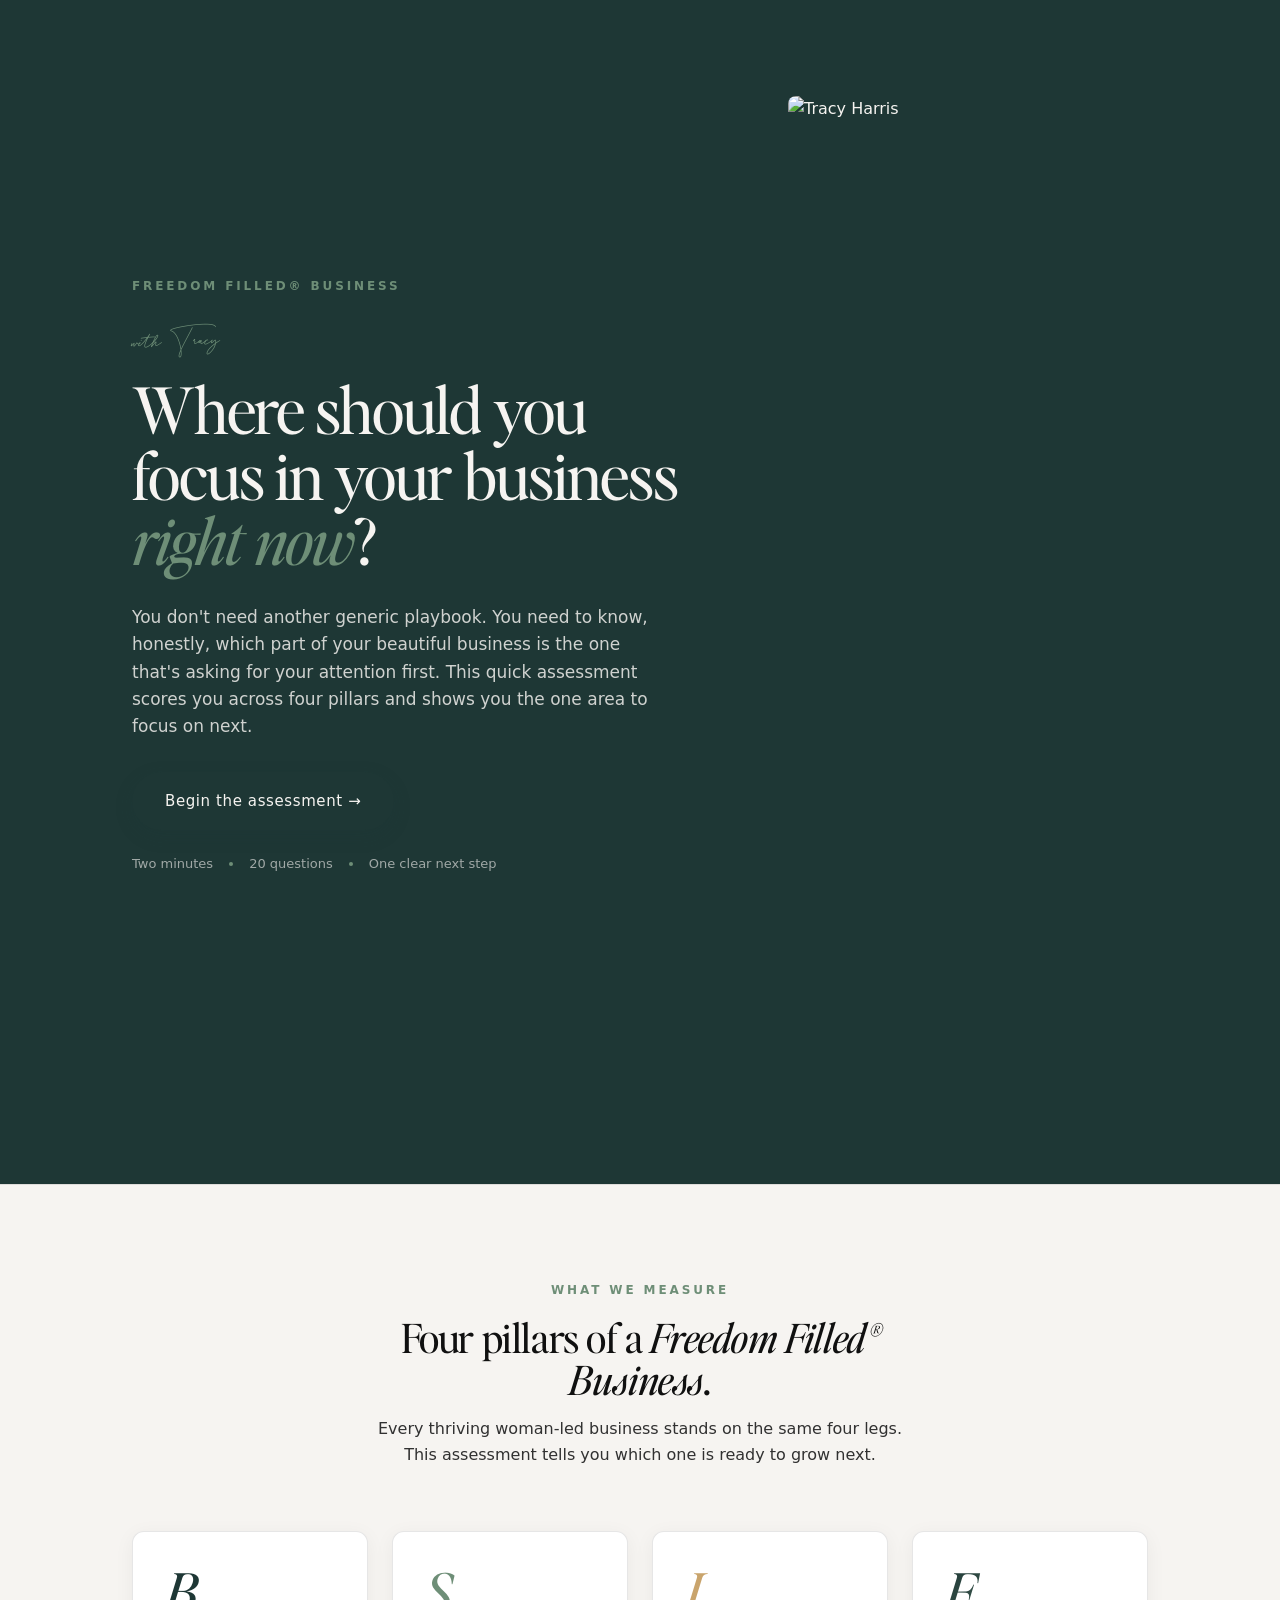
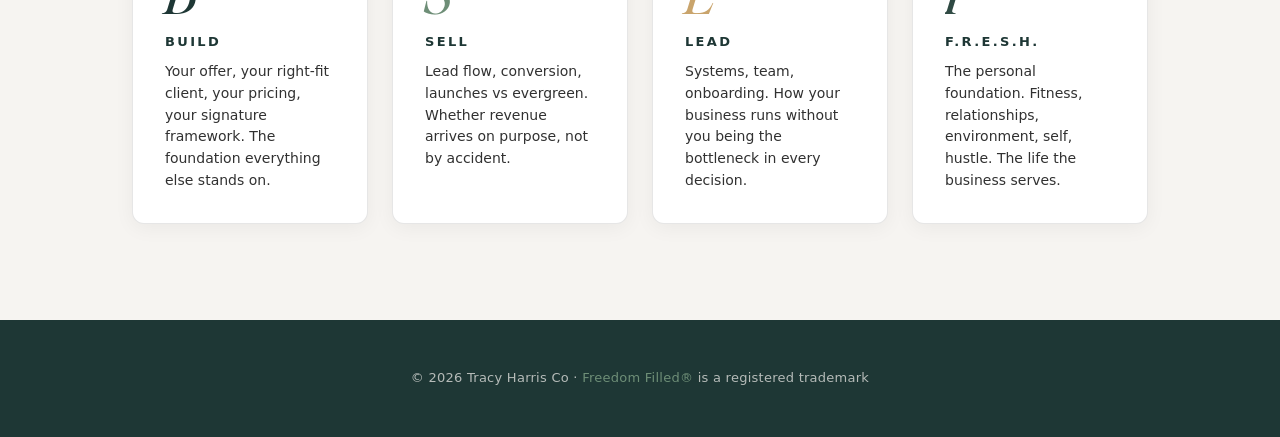
==== index.html @ a1b1fa0c "feat: FFB Quiz v3 — rebuilt on brand-kit design system Complete rebuild on the latest Tracy Harris C" ====
<!DOCTYPE html>
<html lang="en">
<head>
  <meta charset="UTF-8" />
  <meta name="viewport" content="width=device-width, initial-scale=1" />
  <title>Business Focus Assessment · Tracy Harris Co</title>
  <meta name="description" content="A two-minute assessment. Find the one area of your business that needs your attention first." />
  <meta property="og:title" content="Where should you focus in your business right now? · Tracy Harris Co" />
  <meta property="og:description" content="Two minutes. 20 questions. One clear next step for your Freedom Filled business." />
  <meta property="og:type" content="website" />
  <meta property="og:image" content="https://static.showit.co/800/aHJ_7e00RV-MrsdMdJddaQ/173187/th-pb-2024-outfit1-25.jpg" />
  <meta name="twitter:card" content="summary_large_image" />
  <meta name="theme-color" content="#1e3735" />
  <link rel="preconnect" href="https://fonts.googleapis.com" />
  <link rel="preconnect" href="https://fonts.gstatic.com" crossorigin />
  <link rel="preload" as="font" type="font/woff2" href="./assets/fonts/editors-note-regular.woff2" crossorigin />
  <link rel="preload" as="font" type="font/woff2" href="./assets/fonts/editors-note-italic.woff2" crossorigin />
  <link rel="stylesheet" href="styles.css" />
  <link rel="icon" href="data:image/svg+xml,<svg xmlns='http://www.w3.org/2000/svg' viewBox='0 0 100 100'><text y='.92em' font-family='Georgia' font-size='92' fill='%231e3735'>t</text><circle cx='64' cy='88' r='6' fill='%236e8e77'/></svg>" />
</head>
<body data-brand="ffb">

  <!-- HERO -->
  <section class="hero" aria-labelledby="hero-headline">
    <div class="hero__inner">
      <div>
        <p class="hero__eyebrow">Freedom Filled® Business</p>
        <p class="hero__script">with Tracy</p>
        <h1 id="hero-headline" class="hero__headline">
          Where should you focus in your business <em>right now</em>?
        </h1>
        <p class="hero__sub">
          You don't need another generic playbook. You need to know, honestly, which part of your beautiful business is the one that's asking for your attention first. This quick assessment scores you across four pillars and shows you the one area to focus on next.
        </p>
        <a href="quiz.html" class="btn btn--primary" aria-label="Begin the business focus assessment">
          Begin the assessment →
        </a>
        <div class="hero__meta" aria-hidden="true">
          <span>Two minutes</span>
          <span class="hero__meta-dot"></span>
          <span>20 questions</span>
          <span class="hero__meta-dot"></span>
          <span>One clear next step</span>
        </div>
      </div>
      <img
        src="https://static.showit.co/800/aHJ_7e00RV-MrsdMdJddaQ/173187/th-pb-2024-outfit1-25.jpg"
        alt="Tracy Harris"
        class="hero__photo"
        loading="eager"
        width="720" height="960"
      />
    </div>
  </section>

  <!-- PILLARS -->
  <section class="pillars" aria-labelledby="pillars-title">
    <div class="pillars__head">
      <p class="eyebrow">What we measure</p>
      <h2 id="pillars-title" class="pillars__title">Four pillars of a <em>Freedom Filled® Business</em>.</h2>
      <p class="pillars__sub">
        Every thriving woman-led business stands on the same four legs. This assessment tells you which one is ready to grow next.
      </p>
    </div>
    <div class="pillars__grid">
      <article class="pillar-card" data-pillar="Build">
        <p class="pillar-card__letter">B</p>
        <p class="pillar-card__name">Build</p>
        <p class="pillar-card__desc">Your offer, your right-fit client, your pricing, your signature framework. The foundation everything else stands on.</p>
      </article>
      <article class="pillar-card" data-pillar="Sell">
        <p class="pillar-card__letter">S</p>
        <p class="pillar-card__name">Sell</p>
        <p class="pillar-card__desc">Lead flow, conversion, launches vs evergreen. Whether revenue arrives on purpose, not by accident.</p>
      </article>
      <article class="pillar-card" data-pillar="Lead">
        <p class="pillar-card__letter">L</p>
        <p class="pillar-card__name">Lead</p>
        <p class="pillar-card__desc">Systems, team, onboarding. How your business runs without you being the bottleneck in every decision.</p>
      </article>
      <article class="pillar-card" data-pillar="Fresh">
        <p class="pillar-card__letter">F</p>
        <p class="pillar-card__name">F.R.E.S.H.</p>
        <p class="pillar-card__desc">The personal foundation. Fitness, relationships, environment, self, hustle. The life the business serves.</p>
      </article>
    </div>
  </section>

  <!-- FOOTER -->
  <footer class="footer">
    © 2026 Tracy Harris Co · <em>Freedom Filled®</em> is a registered trademark
  </footer>

</body>
</html>
---- styles.css ----
/* =========================================================
   FFB Business Focus Quiz · v3
   Brand system: tracy-harris-brand-kit (aztek/sage/oatmeal/cream)
   Typography: Editors Note (display) + Poppins (body) + Jhon Halend (script)
   ========================================================= */

/* ---------- Fonts ---------- */
@font-face {
  font-family: 'Editors Note';
  src: url('./assets/fonts/editors-note-regular.woff2') format('woff2'),
       url('./assets/fonts/editors-note-regular.woff') format('woff');
  font-weight: 400;
  font-style: normal;
  font-display: swap;
}
@font-face {
  font-family: 'Editors Note';
  src: url('./assets/fonts/editors-note-italic.woff2') format('woff2'),
       url('./assets/fonts/editors-note-italic.woff') format('woff');
  font-weight: 400;
  font-style: italic;
  font-display: swap;
}
@font-face {
  font-family: 'Jhon Halend';
  src: url('./assets/fonts/jhon-halend-regular.woff2') format('woff2'),
       url('./assets/fonts/jhon-halend-regular.woff') format('woff');
  font-weight: 400;
  font-style: normal;
  font-display: swap;
}
@import url('https://fonts.googleapis.com/css2?family=Poppins:wght@400;500;600;700&display=swap');

/* ---------- Tokens (primitives) ---------- */
:root {
  /* Palette */
  --p-charcoal: #101010;
  --p-ink: #313131;
  --p-mute: #727272;
  --p-oatmeal: #f6f4f1;
  --p-cream: #ece7de;
  --p-white: #ffffff;
  --p-aztek: #1e3735;
  --p-sage: #6e8e77;
  --p-sage-soft: rgba(110, 142, 119, 0.12);
  --p-gold: #c9a46c;

  /* Surfaces (FFB brand mapping) */
  --surface-canvas: var(--p-oatmeal);
  --surface-card: var(--p-cream);
  --surface-inverse: var(--p-aztek);

  /* Ink */
  --ink-heading: var(--p-charcoal);
  --ink-body: var(--p-ink);
  --ink-mute: var(--p-mute);
  --ink-inverse: var(--p-oatmeal);

  /* Accents */
  --accent: var(--p-aztek);
  --accent-on: var(--p-oatmeal);
  --accent-hover: var(--p-sage);

  /* Borders */
  --border-hairline: rgba(16, 16, 16, 0.1);
  --border-on-dark: rgba(255, 255, 255, 0.14);

  /* Typography families */
  --f-serif: 'Editors Note', Georgia, serif;
  --f-script: 'Jhon Halend', cursive;
  --f-sans: 'Poppins', system-ui, -apple-system, sans-serif;

  /* Spacing */
  --sp-1: 4px;
  --sp-2: 8px;
  --sp-3: 12px;
  --sp-4: 16px;
  --sp-5: 24px;
  --sp-6: 32px;
  --sp-7: 48px;
  --sp-8: 64px;
  --sp-9: 96px;
  --sp-10: 128px;

  /* Radii */
  --r-sm: 4px;
  --r-md: 8px;
  --r-lg: 12px;
  --r-pill: 9999px;

  /* Shadows */
  --shadow-soft: 0 4px 20px rgba(16, 16, 16, 0.05);
  --shadow-card: 0 8px 28px rgba(16, 16, 16, 0.08);
  --shadow-button: 0 6px 18px rgba(30, 55, 53, 0.18);
}

/* ---------- Reset ---------- */
*, *::before, *::after { box-sizing: border-box; }
html, body {
  margin: 0;
  padding: 0;
  overflow-x: hidden;
  overscroll-behavior-x: contain;
  max-width: 100vw;
}
img, svg, video, iframe { max-width: 100%; display: block; }

body {
  font-family: var(--f-sans);
  font-size: 16px;
  line-height: 1.6;
  color: var(--ink-body);
  background: var(--surface-canvas);
  -webkit-font-smoothing: antialiased;
  -moz-osx-font-smoothing: grayscale;
}

/* Typography */
h1, h2, h3 {
  font-family: var(--f-serif);
  font-weight: 400;
  color: var(--ink-heading);
  letter-spacing: -0.01em;
  line-height: 1.05;
  margin: 0;
}
h1 em, h2 em, h3 em { font-style: italic; }
p { margin: 0; }

a { color: inherit; text-decoration-color: rgba(110, 142, 119, 0.4); text-underline-offset: 3px; }
a:hover { text-decoration-color: var(--p-sage); }

/* ---------- Universal header (brand mark) ---------- */
.thc-head {
  display: flex;
  align-items: center;
  justify-content: center;
  padding: var(--sp-6) var(--sp-5);
  background: transparent;
}
.thc-head__mark {
  font-family: var(--f-serif);
  font-size: 20px;
  letter-spacing: 0.05em;
  color: var(--ink-heading);
  text-decoration: none;
  display: inline-flex;
  align-items: baseline;
  gap: 2px;
}
.thc-head__mark em {
  font-style: italic;
  color: var(--p-sage);
}
.thc-head__mark::after {
  content: '.';
  color: var(--p-sage);
  font-weight: 400;
}

/* ---------- Eyebrow (monospace label) ---------- */
.eyebrow {
  font-family: var(--f-sans);
  font-size: 12px;
  font-weight: 600;
  letter-spacing: 0.24em;
  text-transform: uppercase;
  color: var(--p-sage);
  margin: 0 0 var(--sp-4);
}
.eyebrow--on-dark { color: var(--p-sage); }

/* ---------- Script accent ---------- */
.script {
  font-family: var(--f-script);
  color: var(--p-sage);
  font-size: 40px;
  line-height: 1;
  display: inline-block;
  transform: rotate(-2deg);
}

/* ---------- Pill buttons ---------- */
.btn {
  display: inline-flex;
  align-items: center;
  justify-content: center;
  gap: 8px;
  padding: 16px 32px;
  font-family: var(--f-sans);
  font-weight: 500;
  font-size: 15px;
  letter-spacing: 0.04em;
  border: 1px solid transparent;
  border-radius: var(--r-pill);
  cursor: pointer;
  text-decoration: none;
  transition: background 0.2s ease, color 0.2s ease, transform 0.2s ease, box-shadow 0.2s ease;
  min-height: 48px;
}
.btn--primary {
  background: var(--p-aztek);
  color: var(--p-oatmeal);
  box-shadow: var(--shadow-button);
}
.btn--primary:hover {
  background: var(--p-sage);
  transform: translateY(-1px);
}
.btn--ghost {
  background: transparent;
  color: var(--ink-body);
  border-color: var(--border-hairline);
}
.btn--ghost:hover {
  border-color: var(--p-aztek);
}
.btn--sage {
  background: var(--p-sage);
  color: var(--p-oatmeal);
}
.btn--full { width: 100%; }
.btn[disabled] {
  opacity: 0.4;
  cursor: not-allowed;
  pointer-events: none;
}

/* ---------- Layout container ---------- */
.wrap {
  max-width: 760px;
  margin: 0 auto;
  padding: 0 var(--sp-5);
}
.wrap--narrow { max-width: 640px; }

/* =========================================================
   PAGE 1 · LANDING (index.html)
   ========================================================= */

.hero {
  background: var(--p-aztek);
  color: var(--ink-inverse);
  position: relative;
  overflow: hidden;
  padding: var(--sp-9) 0 var(--sp-10);
}
.hero__inner {
  display: grid;
  gap: var(--sp-8);
  grid-template-columns: minmax(0, 1fr) minmax(0, 360px);
  align-items: center;
  max-width: 1080px;
  margin: 0 auto;
  padding: 0 var(--sp-6);
}
/* Photo goes after text on DOM order for a11y; on desktop sits right */
.hero__inner > div { min-width: 0; }
.hero__photo {
  width: 100%;
  max-width: 360px;
  aspect-ratio: 3 / 4;
  object-fit: cover;
  border-radius: var(--r-md);
  justify-self: center;
}
.hero__eyebrow {
  color: var(--p-sage);
  font-family: var(--f-sans);
  font-size: 12px;
  font-weight: 600;
  letter-spacing: 0.24em;
  text-transform: uppercase;
  margin: 0 0 var(--sp-5);
}
.hero__script {
  font-family: var(--f-script);
  color: var(--p-sage);
  font-size: 44px;
  line-height: 1;
  margin: 0 0 var(--sp-3);
  transform: rotate(-2deg);
  display: inline-block;
}
.hero__headline {
  font-family: var(--f-serif);
  font-size: clamp(36px, 7vw, 64px);
  line-height: 1.02;
  letter-spacing: -0.015em;
  color: var(--p-oatmeal);
  margin: 0 0 var(--sp-6);
}
.hero__headline em {
  font-style: italic;
  color: var(--p-sage);
}
.hero__sub {
  font-size: 17px;
  line-height: 1.6;
  color: rgba(246, 244, 241, 0.82);
  max-width: 520px;
  margin: 0 0 var(--sp-6);
}
.hero__meta {
  display: flex;
  align-items: center;
  gap: var(--sp-4);
  flex-wrap: wrap;
  font-size: 13px;
  color: rgba(246, 244, 241, 0.6);
  margin-top: var(--sp-5);
}
.hero__meta-dot {
  width: 4px;
  height: 4px;
  background: var(--p-sage);
  border-radius: 50%;
}

.pillars {
  background: var(--surface-canvas);
  padding: var(--sp-9) 0;
  border-top: 1px solid var(--border-hairline);
}
.pillars__head {
  text-align: center;
  max-width: 600px;
  margin: 0 auto var(--sp-8);
  padding: 0 var(--sp-5);
}
.pillars__title {
  font-size: clamp(28px, 5vw, 40px);
}
.pillars__sub {
  color: var(--ink-body);
  margin-top: var(--sp-4);
  font-size: 16px;
}
.pillars__grid {
  display: grid;
  grid-template-columns: repeat(auto-fit, minmax(220px, 1fr));
  gap: var(--sp-5);
  max-width: 1080px;
  margin: 0 auto;
  padding: 0 var(--sp-6);
}
.pillar-card {
  background: var(--p-white);
  border: 1px solid var(--border-hairline);
  border-radius: var(--r-lg);
  padding: var(--sp-6);
  box-shadow: var(--shadow-soft);
}
.pillar-card__letter {
  font-family: var(--f-serif);
  font-style: italic;
  font-size: 56px;
  line-height: 1;
  color: var(--p-sage);
  margin: 0 0 var(--sp-3);
}
.pillar-card__name {
  font-family: var(--f-sans);
  font-size: 13px;
  font-weight: 600;
  letter-spacing: 0.18em;
  text-transform: uppercase;
  color: var(--p-aztek);
  margin: 0 0 var(--sp-2);
}
.pillar-card__desc {
  font-size: 14px;
  line-height: 1.55;
  color: var(--ink-body);
  margin: 0;
}

.footer {
  background: var(--p-aztek);
  color: rgba(246, 244, 241, 0.7);
  padding: var(--sp-7) var(--sp-5);
  text-align: center;
  font-size: 13px;
  font-family: var(--f-sans);
  letter-spacing: 0.02em;
}
.footer em { color: var(--p-sage); font-style: normal; }

/* =========================================================
   PAGE 2 · QUIZ (quiz.html)
   ========================================================= */

.quiz-shell {
  min-height: 100vh;
  min-height: 100svh;
  background: var(--surface-canvas);
  display: flex;
  flex-direction: column;
}

.quiz-progress {
  position: sticky;
  top: 0;
  z-index: 10;
  background: rgba(246, 244, 241, 0.92);
  backdrop-filter: saturate(140%) blur(12px);
  -webkit-backdrop-filter: saturate(140%) blur(12px);
  padding: var(--sp-4) 0 0;
  border-bottom: 1px solid var(--border-hairline);
}
.quiz-progress__bar {
  position: relative;
  height: 4px;
  background: var(--p-cream);
  max-width: 760px;
  margin: 0 auto;
  border-radius: var(--r-pill);
  overflow: hidden;
}
.quiz-progress__fill {
  position: absolute;
  inset: 0 auto 0 0;
  background: var(--p-sage);
  width: 5%;
  border-radius: var(--r-pill);
  transition: width 400ms cubic-bezier(0.22, 1, 0.36, 1);
}
.quiz-progress__meta {
  display: flex;
  justify-content: space-between;
  align-items: center;
  max-width: 760px;
  margin: 0 auto;
  padding: 12px var(--sp-5);
  font-family: var(--f-sans);
  font-size: 11px;
  font-weight: 600;
  letter-spacing: 0.22em;
  text-transform: uppercase;
  color: var(--ink-mute);
}
.quiz-progress__pillar {
  color: var(--p-sage);
}

.quiz-body {
  flex: 1;
  display: flex;
  align-items: center;
  justify-content: center;
  padding: var(--sp-8) var(--sp-5);
}
.quiz-card {
  width: 100%;
  max-width: 640px;
  text-align: center;
}
.quiz-question {
  font-family: var(--f-serif);
  font-size: clamp(28px, 5vw, 40px);
  line-height: 1.15;
  color: var(--ink-heading);
  margin: 0 0 var(--sp-8);
  letter-spacing: -0.01em;
  min-height: 2em;
}
.quiz-answers {
  display: grid;
  gap: var(--sp-3);
  grid-template-columns: 1fr;
  max-width: 440px;
  margin: 0 auto;
}
.quiz-answer {
  appearance: none;
  background: var(--p-white);
  border: 1px solid var(--border-hairline);
  color: var(--ink-body);
  font-family: var(--f-sans);
  font-size: 15px;
  font-weight: 500;
  padding: 18px 24px;
  border-radius: var(--r-pill);
  cursor: pointer;
  text-align: center;
  transition: background 180ms ease, color 180ms ease, border-color 180ms ease, transform 120ms ease;
  min-height: 56px;
  box-shadow: var(--shadow-soft);
}
.quiz-answer:hover {
  border-color: var(--p-sage);
  transform: translateY(-1px);
}
.quiz-answer:active {
  transform: translateY(0);
}
.quiz-answer.is-selected {
  background: var(--p-sage);
  color: var(--p-oatmeal);
  border-color: var(--p-sage);
}

.quiz-nav {
  display: flex;
  justify-content: space-between;
  align-items: center;
  max-width: 640px;
  margin: var(--sp-7) auto 0;
  padding: 0 var(--sp-5);
  gap: var(--sp-4);
}
.quiz-nav__back {
  appearance: none;
  background: transparent;
  border: 0;
  color: var(--ink-mute);
  font-family: var(--f-sans);
  font-size: 14px;
  font-weight: 500;
  cursor: pointer;
  display: inline-flex;
  align-items: center;
  gap: 6px;
  padding: 8px 0;
  min-height: 44px;
}
.quiz-nav__back:hover { color: var(--p-aztek); }
.quiz-nav__back:disabled { opacity: 0.3; cursor: not-allowed; }

/* =========================================================
   PAGE 3 · RESULTS (results.html)
   ========================================================= */

.results-shell {
  background: var(--surface-canvas);
  min-height: 100vh;
}
.results-hero {
  background: var(--p-aztek);
  color: var(--ink-inverse);
  padding: var(--sp-9) var(--sp-5) var(--sp-8);
  text-align: center;
}
.results-hero__eyebrow {
  font-family: var(--f-sans);
  font-size: 12px;
  font-weight: 600;
  letter-spacing: 0.24em;
  text-transform: uppercase;
  color: var(--p-sage);
  margin: 0 0 var(--sp-5);
}
.results-hero__title {
  font-family: var(--f-serif);
  font-size: clamp(36px, 6vw, 56px);
  line-height: 1.05;
  color: var(--p-oatmeal);
  max-width: 720px;
  margin: 0 auto;
}
.results-hero__title em { color: var(--p-sage); font-style: italic; }
.results-hero__sub {
  font-size: 16px;
  line-height: 1.6;
  color: rgba(246, 244, 241, 0.8);
  max-width: 560px;
  margin: var(--sp-5) auto 0;
}

.scores {
  padding: var(--sp-9) 0;
  background: var(--surface-canvas);
}
.scores__grid {
  display: grid;
  grid-template-columns: 1fr;
  gap: var(--sp-5);
  max-width: 720px;
  margin: 0 auto;
  padding: 0 var(--sp-5);
}
.score {
  background: var(--p-white);
  border: 1px solid var(--border-hairline);
  border-radius: var(--r-lg);
  padding: var(--sp-6);
  display: flex;
  flex-direction: column;
}
.score--focus {
  background: var(--p-aztek);
  color: var(--ink-inverse);
  border: 0;
  box-shadow: var(--shadow-card);
  position: relative;
  overflow: hidden;
}
.score--focus::before {
  content: 'FOCUS AREA';
  display: inline-block;
  margin-bottom: var(--sp-4);
  font-family: var(--f-sans);
  font-size: 10px;
  font-weight: 600;
  letter-spacing: 0.24em;
  color: var(--p-gold);
  padding: 4px 10px;
  border: 1px solid var(--p-gold);
  border-radius: var(--r-pill);
  align-self: flex-start;
}
.score__head {
  display: flex;
  align-items: baseline;
  gap: var(--sp-3);
  margin-bottom: var(--sp-4);
  flex-wrap: wrap;
}
.score__letter {
  font-family: var(--f-serif);
  font-style: italic;
  font-size: 48px;
  line-height: 1;
  color: var(--p-sage);
}
.score--focus .score__letter { color: var(--p-gold); }
.score__name {
  font-family: var(--f-sans);
  font-size: 13px;
  font-weight: 600;
  letter-spacing: 0.16em;
  text-transform: uppercase;
  color: inherit;
}
.score__value {
  font-family: var(--f-serif);
  font-size: 32px;
  margin-left: auto;
  color: inherit;
}
.score__bar {
  height: 6px;
  background: var(--p-cream);
  border-radius: var(--r-pill);
  overflow: hidden;
  margin-bottom: var(--sp-4);
}
.score--focus .score__bar { background: rgba(255, 255, 255, 0.12); }
.score__bar-fill {
  height: 100%;
  background: var(--p-sage);
  border-radius: var(--r-pill);
  transition: width 800ms cubic-bezier(0.22, 1, 0.36, 1);
}
.score--focus .score__bar-fill { background: var(--p-gold); }
.score__desc {
  font-size: 14px;
  line-height: 1.6;
  color: var(--ink-body);
  margin: 0;
}
.score--focus .score__desc { color: rgba(246, 244, 241, 0.85); }

.wins {
  background: var(--p-cream);
  padding: var(--sp-9) 0;
  border-top: 1px solid var(--border-hairline);
}
.wins__head {
  text-align: center;
  max-width: 560px;
  margin: 0 auto var(--sp-7);
  padding: 0 var(--sp-5);
}
.wins__title {
  font-family: var(--f-serif);
  font-size: clamp(28px, 4.5vw, 36px);
  margin: 0 0 var(--sp-3);
}
.wins__title em { color: var(--p-sage); font-style: italic; }
.wins__sub {
  color: var(--ink-body);
  font-size: 15px;
}
.wins__list {
  list-style: none;
  padding: 0;
  margin: 0;
  max-width: 620px;
  margin: 0 auto;
  padding: 0 var(--sp-5);
  display: grid;
  gap: var(--sp-4);
}
.win {
  background: var(--p-white);
  border: 1px solid var(--border-hairline);
  border-radius: var(--r-md);
  padding: var(--sp-5);
  display: flex;
  gap: var(--sp-4);
  align-items: flex-start;
}
.win__num {
  font-family: var(--f-serif);
  font-style: italic;
  font-size: 28px;
  line-height: 1;
  color: var(--p-sage);
  flex-shrink: 0;
}
.win__text {
  font-size: 15px;
  line-height: 1.55;
  color: var(--ink-body);
  margin: 0;
}

.capture {
  background: var(--p-aztek);
  color: var(--ink-inverse);
  padding: var(--sp-9) var(--sp-5);
  text-align: center;
}
.capture__inner {
  max-width: 560px;
  margin: 0 auto;
}
.capture__script {
  font-family: var(--f-script);
  color: var(--p-sage);
  font-size: 36px;
  line-height: 1;
  margin: 0 0 var(--sp-3);
  transform: rotate(-2deg);
  display: inline-block;
}
.capture__title {
  font-family: var(--f-serif);
  font-size: clamp(26px, 4vw, 34px);
  color: var(--p-oatmeal);
  margin: 0 0 var(--sp-4);
}
.capture__title em { color: var(--p-sage); font-style: italic; }
.capture__sub {
  font-size: 15px;
  color: rgba(246, 244, 241, 0.75);
  margin: 0 0 var(--sp-6);
}
.capture__form {
  display: flex;
  gap: var(--sp-3);
  flex-wrap: wrap;
  justify-content: center;
}
.capture__input {
  flex: 1 1 260px;
  min-width: 0;
  appearance: none;
  background: rgba(255, 255, 255, 0.08);
  border: 1px solid var(--border-on-dark);
  border-radius: var(--r-pill);
  padding: 16px 24px;
  font-family: var(--f-sans);
  font-size: 15px;
  color: var(--p-oatmeal);
  min-height: 52px;
}
.capture__input::placeholder { color: rgba(246, 244, 241, 0.4); }
.capture__input:focus {
  outline: none;
  border-color: var(--p-sage);
  background: rgba(255, 255, 255, 0.12);
}
.capture__submit {
  background: var(--p-sage);
  color: var(--p-oatmeal);
  border: 0;
  border-radius: var(--r-pill);
  padding: 16px 28px;
  font-family: var(--f-sans);
  font-weight: 600;
  font-size: 15px;
  cursor: pointer;
  min-height: 52px;
  transition: background 200ms;
}
.capture__submit:hover { background: var(--p-gold); }
.capture__note {
  font-size: 12px;
  color: rgba(246, 244, 241, 0.5);
  margin-top: var(--sp-4);
  letter-spacing: 0.02em;
}

/* =========================================================
   MOBILE (≤640px)
   ========================================================= */
/* Prevent iOS auto-zoom on input focus — 16px minimum font-size */
@media (max-width: 767px) {
  .capture__input { font-size: 16px; }
}

@media (max-width: 900px) {
  .hero__inner { grid-template-columns: 1fr; }
  .hero__photo { max-width: 320px; }
}

@media (max-width: 640px) {
  .hero { padding: var(--sp-8) 0 var(--sp-9); }
  .hero__inner { padding: 0 var(--sp-5); gap: var(--sp-6); }
  .hero__photo { max-width: 260px; }
  .hero__headline { font-size: clamp(32px, 8vw, 44px); }
  .hero__sub { font-size: 16px; }

  .pillars { padding: var(--sp-8) 0; }
  .pillars__grid { grid-template-columns: 1fr; gap: var(--sp-4); padding: 0 var(--sp-5); }
  .pillar-card { padding: var(--sp-5); }
  .pillar-card__letter { font-size: 44px; }

  .quiz-body { padding: var(--sp-6) var(--sp-4); }
  .quiz-question { font-size: clamp(24px, 6vw, 32px); margin-bottom: var(--sp-6); }
  .quiz-answer { padding: 16px 20px; font-size: 14px; }
  .quiz-nav { padding: 0 var(--sp-4); }

  .results-hero { padding: var(--sp-8) var(--sp-5) var(--sp-7); }
  .results-hero__title { font-size: clamp(32px, 7vw, 42px); }

  .scores { padding: var(--sp-7) 0; }
  .scores__grid { padding: 0 var(--sp-4); }
  .score { padding: var(--sp-5); }

  .wins { padding: var(--sp-7) 0; }
  .wins__list { padding: 0 var(--sp-4); }

  .capture { padding: var(--sp-7) var(--sp-4); }
  .capture__form { flex-direction: column; }
  .capture__input, .capture__submit { flex: 1 1 auto; width: 100%; }

  .footer { padding: var(--sp-6) var(--sp-5); }
}

/* ≤380px super tight */
@media (max-width: 380px) {
  .hero__headline { font-size: 30px; }
  .quiz-question { font-size: 22px; }
  .score__letter { font-size: 36px; }
  .score__value { font-size: 26px; }
}

/* Focus visible everywhere */
:focus-visible {
  outline: 3px solid var(--p-sage);
  outline-offset: 2px;
  border-radius: var(--r-sm);
}
.btn:focus-visible,
.quiz-answer:focus-visible,
.capture__input:focus-visible,
.capture__submit:focus-visible {
  outline-offset: 3px;
}

/* Screen reader only */
.sr-only {
  position: absolute;
  width: 1px;
  height: 1px;
  padding: 0;
  margin: -1px;
  overflow: hidden;
  clip: rect(0, 0, 0, 0);
  white-space: nowrap;
  border: 0;
}

/* Pillar-card visual differentiation — per-letter colour tint */
.pillar-card[data-pillar="Build"] .pillar-card__letter { color: var(--p-aztek); }
.pillar-card[data-pillar="Sell"]  .pillar-card__letter { color: var(--p-sage); }
.pillar-card[data-pillar="Lead"]  .pillar-card__letter { color: var(--p-gold); }
.pillar-card[data-pillar="Fresh"] .pillar-card__letter {
  font-family: var(--f-serif);
  font-style: italic;
  font-size: 56px;
  color: var(--p-aztek);
  background: linear-gradient(135deg, var(--p-aztek) 0%, var(--p-sage) 100%);
  -webkit-background-clip: text;
  background-clip: text;
  -webkit-text-fill-color: transparent;
}

/* Reduced-motion */
@media (prefers-reduced-motion: reduce) {
  *, *::before, *::after {
    animation-duration: 0.01ms !important;
    animation-iteration-count: 1 !important;
    transition-duration: 0.01ms !important;
    scroll-behavior: auto !important;
  }
}

/* Print hide */
@media print {
  body { background: white; }
  .capture, .footer, .quiz-progress, .quiz-nav { display: none; }
}
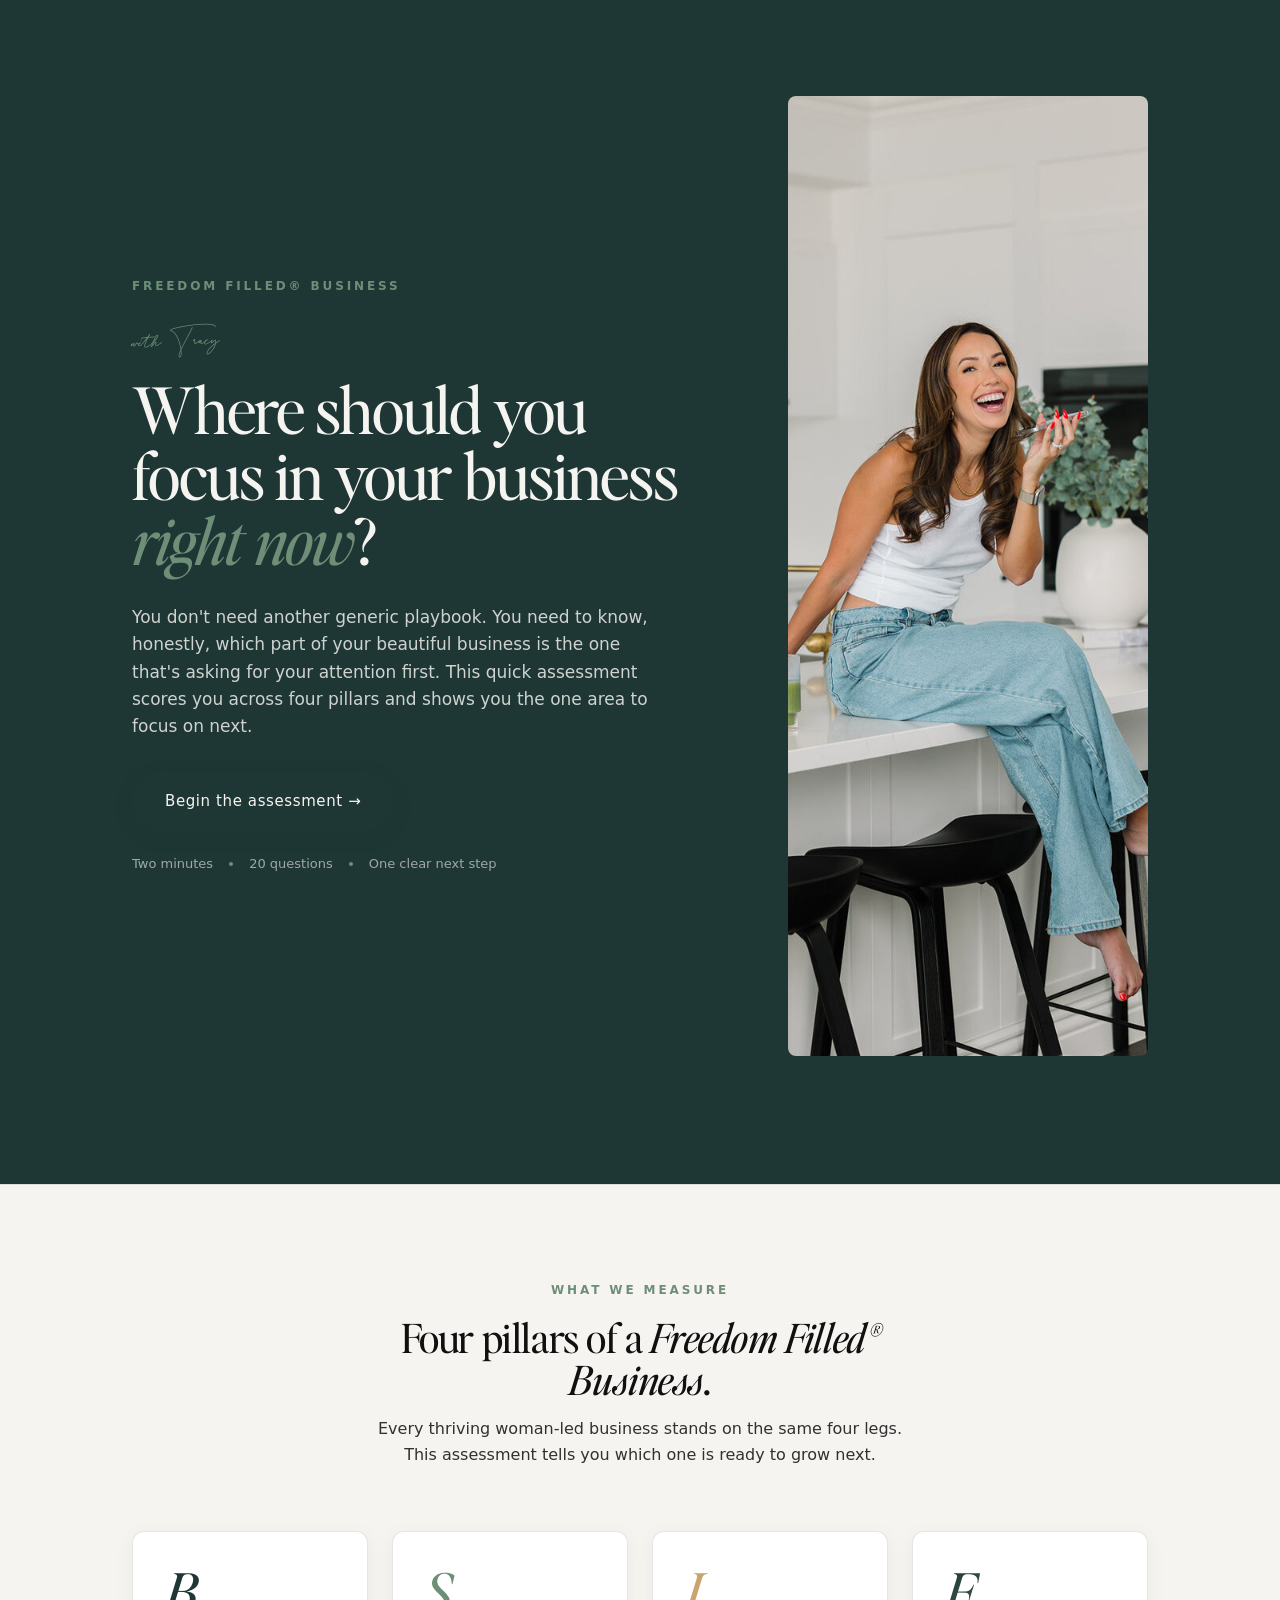
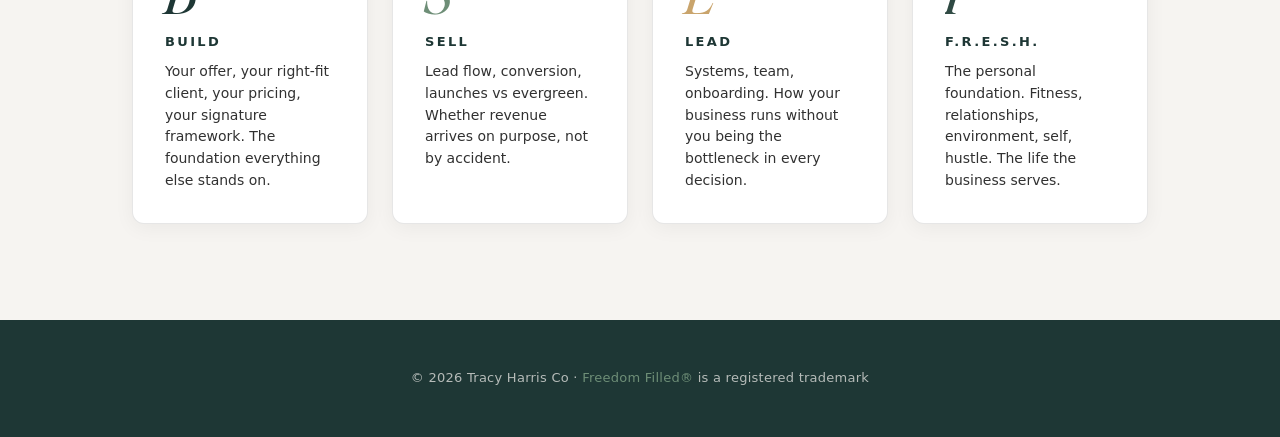
==== commit df76e5df: "fix: host Tracy hero photo locally (156K jpg), fetchpriority=high" ====
--- a/index.html
+++ b/index.html
@@ -8,7 +8,7 @@
   <meta property="og:title" content="Where should you focus in your business right now? · Tracy Harris Co" />
   <meta property="og:description" content="Two minutes. 20 questions. One clear next step for your Freedom Filled business." />
   <meta property="og:type" content="website" />
-  <meta property="og:image" content="https://static.showit.co/800/aHJ_7e00RV-MrsdMdJddaQ/173187/th-pb-2024-outfit1-25.jpg" />
+  <meta property="og:image" content="https://purepurposekh.github.io/ffb-quiz-v3/assets/img/tracy-hero.jpg" />
   <meta name="twitter:card" content="summary_large_image" />
   <meta name="theme-color" content="#1e3735" />
   <link rel="preconnect" href="https://fonts.googleapis.com" />
@@ -44,11 +44,12 @@
         </div>
       </div>
       <img
-        src="https://static.showit.co/800/aHJ_7e00RV-MrsdMdJddaQ/173187/th-pb-2024-outfit1-25.jpg"
+        src="./assets/img/tracy-hero.jpg"
         alt="Tracy Harris"
         class="hero__photo"
         loading="eager"
         width="720" height="960"
+        fetchpriority="high"
       />
     </div>
   </section>
--- a/styles.css
+++ b/styles.css
@@ -796,56 +796,192 @@
 /* =========================================================
    MOBILE (≤640px)
    ========================================================= */
+/* ==========================================================
+   RESPONSIVE — rebuilt for airier mobile rhythm (v3.1)
+   Philosophy: let the page breathe. Padding bigger, not smaller,
+   on phones. Vertical gaps preferred over horizontal cramming.
+   ========================================================== */
+
 /* Prevent iOS auto-zoom on input focus — 16px minimum font-size */
 @media (max-width: 767px) {
   .capture__input { font-size: 16px; }
 }
 
+/* Tablet — stack hero, keep airy spacing */
 @media (max-width: 900px) {
-  .hero__inner { grid-template-columns: 1fr; }
-  .hero__photo { max-width: 320px; }
-}
-
+  .hero__inner {
+    grid-template-columns: 1fr;
+    gap: var(--sp-8);
+    text-align: left;
+  }
+  .hero__photo {
+    max-width: 340px;
+    order: 2;
+  }
+  .hero__inner > div { order: 1; }
+}
+
+/* Phone — airy rhythm, honour 24px outer gutters, bigger vertical gaps */
 @media (max-width: 640px) {
-  .hero { padding: var(--sp-8) 0 var(--sp-9); }
-  .hero__inner { padding: 0 var(--sp-5); gap: var(--sp-6); }
-  .hero__photo { max-width: 260px; }
-  .hero__headline { font-size: clamp(32px, 8vw, 44px); }
-  .hero__sub { font-size: 16px; }
-
-  .pillars { padding: var(--sp-8) 0; }
-  .pillars__grid { grid-template-columns: 1fr; gap: var(--sp-4); padding: 0 var(--sp-5); }
-  .pillar-card { padding: var(--sp-5); }
-  .pillar-card__letter { font-size: 44px; }
-
-  .quiz-body { padding: var(--sp-6) var(--sp-4); }
-  .quiz-question { font-size: clamp(24px, 6vw, 32px); margin-bottom: var(--sp-6); }
+  /* Reset sp ramp to feel LESS cramped on mobile, not more */
+  .hero {
+    padding: var(--sp-8) 0 var(--sp-9);
+  }
+  .hero__inner {
+    padding: 0 var(--sp-6);        /* was sp-5 / 24px → sp-6 / 32px */
+    gap: var(--sp-7);               /* was sp-6 / 32 → sp-7 / 48 */
+  }
+  .hero__photo {
+    max-width: 280px;
+  }
+  .hero__eyebrow {
+    font-size: 11px;
+    margin-bottom: var(--sp-4);
+  }
+  .hero__script { font-size: 38px; }
+  .hero__headline {
+    font-size: clamp(30px, 8vw, 40px);
+    line-height: 1.08;
+    margin-bottom: var(--sp-6);
+  }
+  .hero__sub {
+    font-size: 16px;
+    line-height: 1.65;
+    margin-bottom: var(--sp-7);     /* was sp-6 — more air before CTA */
+  }
+  .hero__meta {
+    margin-top: var(--sp-6);
+    font-size: 12px;
+  }
+
+  /* Pillars section — bigger breathing room, wider gaps between stacked cards */
+  .pillars { padding: var(--sp-9) 0; }
+  .pillars__head {
+    margin-bottom: var(--sp-8);     /* was sp-8, keep */
+    padding: 0 var(--sp-6);
+  }
+  .pillars__grid {
+    grid-template-columns: 1fr;
+    gap: var(--sp-5);               /* was sp-4 / 16 → sp-5 / 24 */
+    padding: 0 var(--sp-6);
+  }
+  .pillar-card {
+    padding: var(--sp-6);           /* was sp-5 → back up to sp-6 */
+  }
+  .pillar-card__letter {
+    font-size: 48px;
+    margin-bottom: var(--sp-4);
+  }
+
+  /* Quiz — airier card, bigger question text breathing room */
+  .quiz-progress {
+    padding: var(--sp-4) 0 0;
+  }
+  .quiz-progress__meta {
+    padding: var(--sp-3) var(--sp-6);
+  }
+  .quiz-body {
+    padding: var(--sp-8) var(--sp-5);  /* was sp-6/sp-4, more vertical air */
+  }
+  .quiz-question {
+    font-size: clamp(22px, 5.5vw, 28px);
+    line-height: 1.25;
+    margin-bottom: var(--sp-8);     /* was sp-6 — let it breathe */
+  }
+  .quiz-answers {
+    gap: var(--sp-3);
+    max-width: 360px;
+  }
+  .quiz-answer {
+    padding: 18px 22px;
+    font-size: 15px;
+    min-height: 56px;
+  }
+  .quiz-nav {
+    padding: 0 var(--sp-6);
+    margin-top: var(--sp-6);
+  }
+
+  /* Results — airier spacing around each score card */
+  .results-hero {
+    padding: var(--sp-9) var(--sp-6) var(--sp-8);
+  }
+  .results-hero__eyebrow {
+    font-size: 11px;
+    margin-bottom: var(--sp-4);
+  }
+  .results-hero__title {
+    font-size: clamp(30px, 7vw, 40px);
+    line-height: 1.08;
+  }
+  .results-hero__sub {
+    margin-top: var(--sp-5);
+    font-size: 15px;
+    line-height: 1.65;
+  }
+
+  .scores { padding: var(--sp-9) 0; }
+  .scores__grid {
+    padding: 0 var(--sp-5);
+    gap: var(--sp-5);
+  }
+  .score {
+    padding: var(--sp-6);
+  }
+  .score__head {
+    margin-bottom: var(--sp-4);
+  }
+  .score__letter { font-size: 42px; }
+  .score__value { font-size: 28px; }
+
+  .wins { padding: var(--sp-9) 0; }
+  .wins__head {
+    padding: 0 var(--sp-6);
+    margin-bottom: var(--sp-7);
+  }
+  .wins__list {
+    padding: 0 var(--sp-5);
+    gap: var(--sp-4);
+  }
+  .win {
+    padding: var(--sp-5);
+    gap: var(--sp-4);
+  }
+
+  .capture { padding: var(--sp-9) var(--sp-5); }
+  .capture__inner { max-width: 100%; }
+  .capture__form {
+    flex-direction: column;
+    gap: var(--sp-3);
+  }
+  .capture__input, .capture__submit {
+    flex: 1 1 auto;
+    width: 100%;
+  }
+  .capture__note { margin-top: var(--sp-5); }
+
+  .footer {
+    padding: var(--sp-7) var(--sp-5);
+    font-size: 12px;
+  }
+}
+
+/* Narrow phone ≤380px — tighten further, NOT by reducing padding but by
+   scaling down typography + photo only. Outer gutters stay generous. */
+@media (max-width: 380px) {
+  .hero__inner { padding: 0 var(--sp-5); }
+  .hero__photo { max-width: 240px; }
+  .hero__headline { font-size: 28px; }
+  .hero__sub { font-size: 15px; }
+  .pillars__head, .pillars__grid { padding: 0 var(--sp-5); }
+  .quiz-body { padding: var(--sp-7) var(--sp-4); }
+  .quiz-question { font-size: 21px; }
   .quiz-answer { padding: 16px 20px; font-size: 14px; }
-  .quiz-nav { padding: 0 var(--sp-4); }
-
   .results-hero { padding: var(--sp-8) var(--sp-5) var(--sp-7); }
-  .results-hero__title { font-size: clamp(32px, 7vw, 42px); }
-
-  .scores { padding: var(--sp-7) 0; }
-  .scores__grid { padding: 0 var(--sp-4); }
-  .score { padding: var(--sp-5); }
-
-  .wins { padding: var(--sp-7) 0; }
-  .wins__list { padding: 0 var(--sp-4); }
-
-  .capture { padding: var(--sp-7) var(--sp-4); }
-  .capture__form { flex-direction: column; }
-  .capture__input, .capture__submit { flex: 1 1 auto; width: 100%; }
-
-  .footer { padding: var(--sp-6) var(--sp-5); }
-}
-
-/* ≤380px super tight */
-@media (max-width: 380px) {
-  .hero__headline { font-size: 30px; }
-  .quiz-question { font-size: 22px; }
+  .results-hero__title { font-size: 28px; }
+  .scores__grid, .wins__list { padding: 0 var(--sp-4); }
   .score__letter { font-size: 36px; }
-  .score__value { font-size: 26px; }
+  .score__value { font-size: 24px; }
 }
 
 /* Focus visible everywhere */
